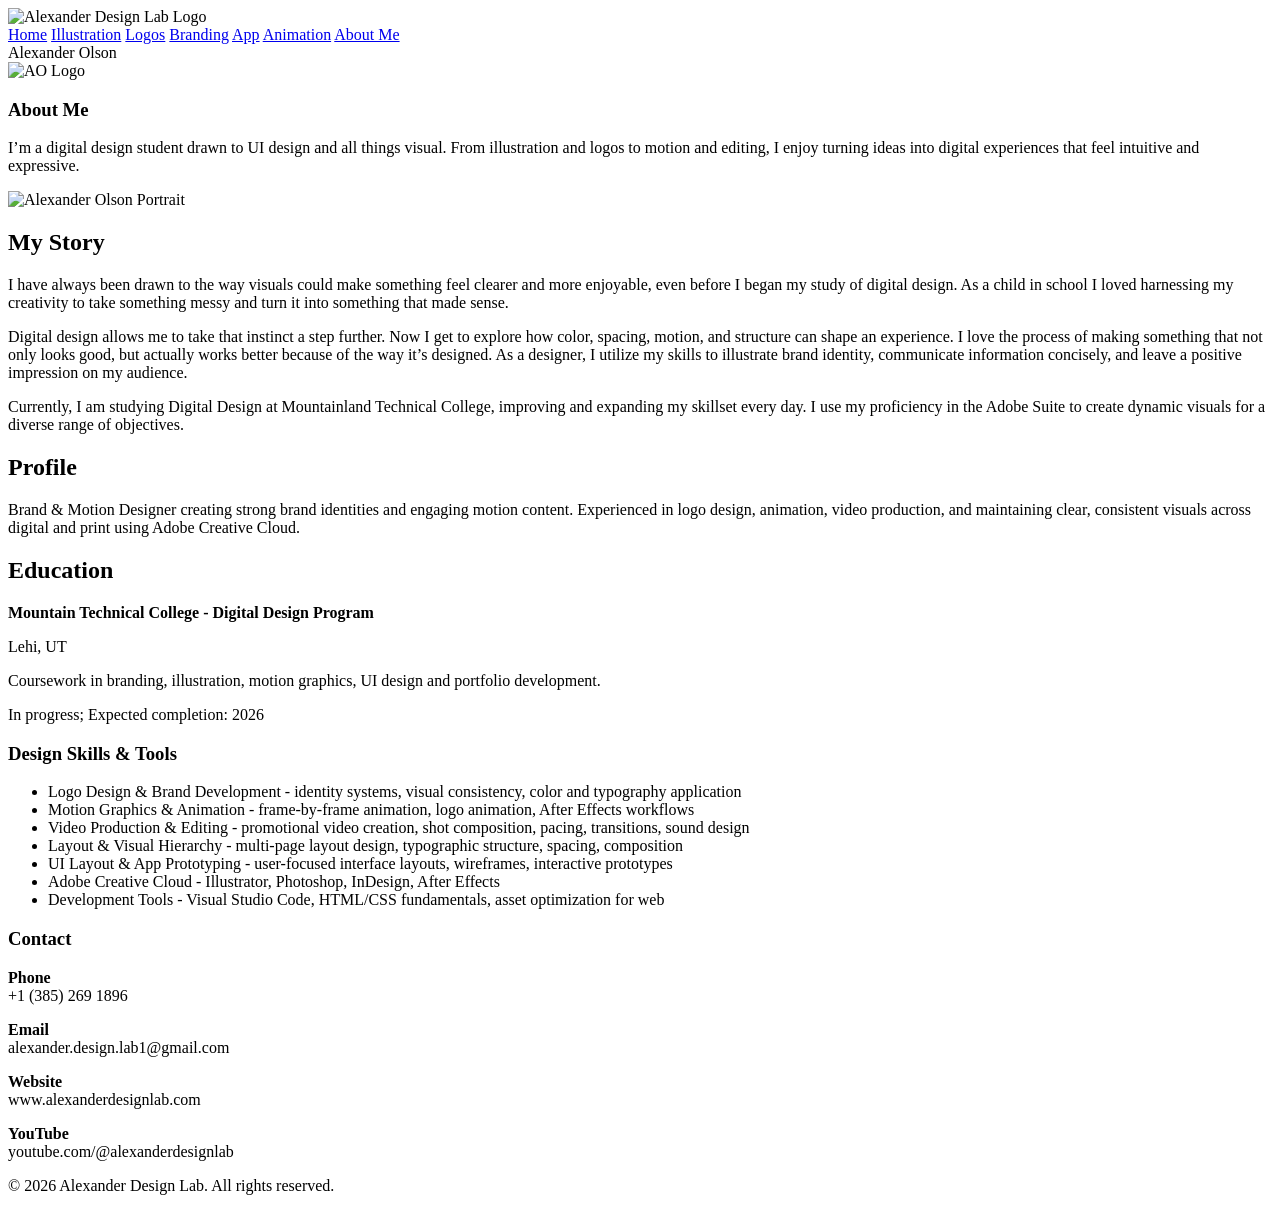
==== about-me.html @ 706d6489 "Add files via upload" ====
<!DOCTYPE html>
<html lang="en">
<head>
  <meta charset="UTF-8">
  <title>About Me — Alexander Olson</title>
<link rel="stylesheet" href="css/base.css">
<link rel="stylesheet" href="css/components.css">
<link rel="stylesheet" href="css/pages.css">
</head>

<body class="page-about-me">

<header>

  <!-- LEFT: Main Logo -->
  <div class="header-left">
    <div class="site-branding">
      <img src="images/businesses/alexander-design-lab/alexander-design-lab-logo.png" 
           alt="Alexander Design Lab Logo">
    </div>
  </div>

  <!-- CENTER: Navigation -->
  <div class="header-center">
    <nav class="circle-nav">
      <div class="nav-circles">
        <a href="home-page.html" class="nav-circle home">Home</a>
        <a href="Illustrations.html" class="nav-circle illustration">Illustration</a>
        <a href="logo-designs.html" class="nav-circle logos">Logos</a>
        <a href="brand-identity.html" class="nav-circle branding">Branding</a>
        <a href="app-prototype.html" class="nav-circle app">App</a>
        <a href="animation.html" class="nav-circle animation">Animation</a>
        <a href="about-me.html" class="nav-circle about-me">About Me</a>
      </div>
    </nav>
  </div>

  <!-- RIGHT: Name + AO Logo -->
  <div class="header-right">
    <span class="header-name">Alexander Olson</span>
    <div class="header-ao-logo">
      <img src="images/businesses/alexander-olson-logo/ao-logo-white.png" 
           alt="AO Logo">
    </div>
  </div>

</header>

<section id="portfolio" class="section-with-border-1">
<main>
<section class="about-wrapper">

  <!-- HERO / INTRO SECTION -->
  <div class="about-hero">
    <div class="about-hero-text about-hero-h1">
      <h1>About Me</h1>
      <p class="about-intro">
        I’m a digital design student drawn to UI design and all things visual. From illustration and logos to motion and editing, I enjoy turning ideas into digital experiences that feel intuitive and expressive.
      </p>
    </div>

    <div class="about-hero-photo">
      <img src="images/businesses/alexander-design-lab/portrate.png" alt="Alexander Olson Portrait">
    </div>
  </div>

  <!-- TWO-COLUMN MAIN SECTION -->
  <div class="about-columns">

    <!-- LEFT COLUMN -->
    <div class="about-left">

      <section class="about-block">
        <h2>My Story</h2>

        <p>
          I have always been drawn to the way visuals could make something feel clearer and more enjoyable, even before I began my study of digital design. As a child in school I loved harnessing my creativity to take something messy and turn it into something that made sense.
        </p>

        <p>
          Digital design allows me to take that instinct a step further. Now I get to explore how color, spacing, motion, and structure can shape an experience. I love the process of making something that not only looks good, but actually works better because of the way it’s designed. As a designer, I utilize my skills to illustrate brand identity, communicate information concisely, and leave a positive impression on my audience.
        </p>

        <p>
          Currently, I am studying Digital Design at Mountainland Technical College, improving and expanding my skillset every day. I use my proficiency in the Adobe Suite to create dynamic visuals for a diverse range of objectives.
        </p>
      </section>

      <section class="about-block">
        <h2>Profile</h2>
        <p>
          Brand & Motion Designer creating strong brand identities and engaging motion content. Experienced in logo design,
          animation, video production, and maintaining clear, consistent visuals across digital and print using Adobe Creative Cloud.
        </p>
      </section>

            <section class="about-block">
        <h2>Education</h2>
        <p><strong>Mountain Technical College - Digital Design Program</strong></p>
        <p>Lehi, UT</p>
        <p>Coursework in branding, illustration, motion graphics, UI design and portfolio development.</p>
        <p>In progress; Expected completion: 2026</p>
      </section>

    </div>

    <!-- RIGHT COLUMN -->
    <div class="about-right">

      <section class="about-card">
        <h3>Design Skills & Tools</h3>
        <ul>
          <li>Logo Design & Brand Development - identity systems, visual consistency, color and typography application</li>
          <li>Motion Graphics & Animation - frame-by-frame animation, logo animation, After Effects workflows</li>
          <li>Video Production & Editing - promotional video creation, shot composition, pacing, transitions, sound design</li>
          <li>Layout & Visual Hierarchy - multi-page layout design, typographic structure, spacing, composition</li>
          <li>UI Layout & App Prototyping - user-focused interface layouts, wireframes, interactive prototypes</li>
          <li>Adobe Creative Cloud - Illustrator, Photoshop, InDesign, After Effects</li>
          <li>Development Tools - Visual Studio Code, HTML/CSS fundamentals, asset optimization for web</li>
        </ul>
      </section>

      <section class="about-card">
        <h3>Contact</h3>
<p><strong>Phone</strong><br>+1 (385) 269 1896</p>
<p><strong>Email</strong><br>alexander.design.lab1@gmail.com</p>
<p><strong>Website</strong><br>www.alexanderdesignlab.com</p>
<p><strong>YouTube</strong><br>youtube.com/@alexanderdesignlab</p>

      </section>

    </div>

  </div>

</section>

</main>
</section>

<footer>
  <p class="p-style-3">&copy; 2026 Alexander Design Lab. All rights reserved.</p>
</footer>

<!-- IMAGE PROTECTION SCRIPTS -->
<script>
  document.addEventListener("contextmenu", function(e) {
    if (e.target.closest(".image-wrapper")) {
      e.preventDefault();
    }
  });

  document.addEventListener("touchstart", function(e) {
    if (e.target.closest(".image-wrapper")) {
      e.preventDefault();
    }
  }, { passive: false });
</script>

</body>
</html>
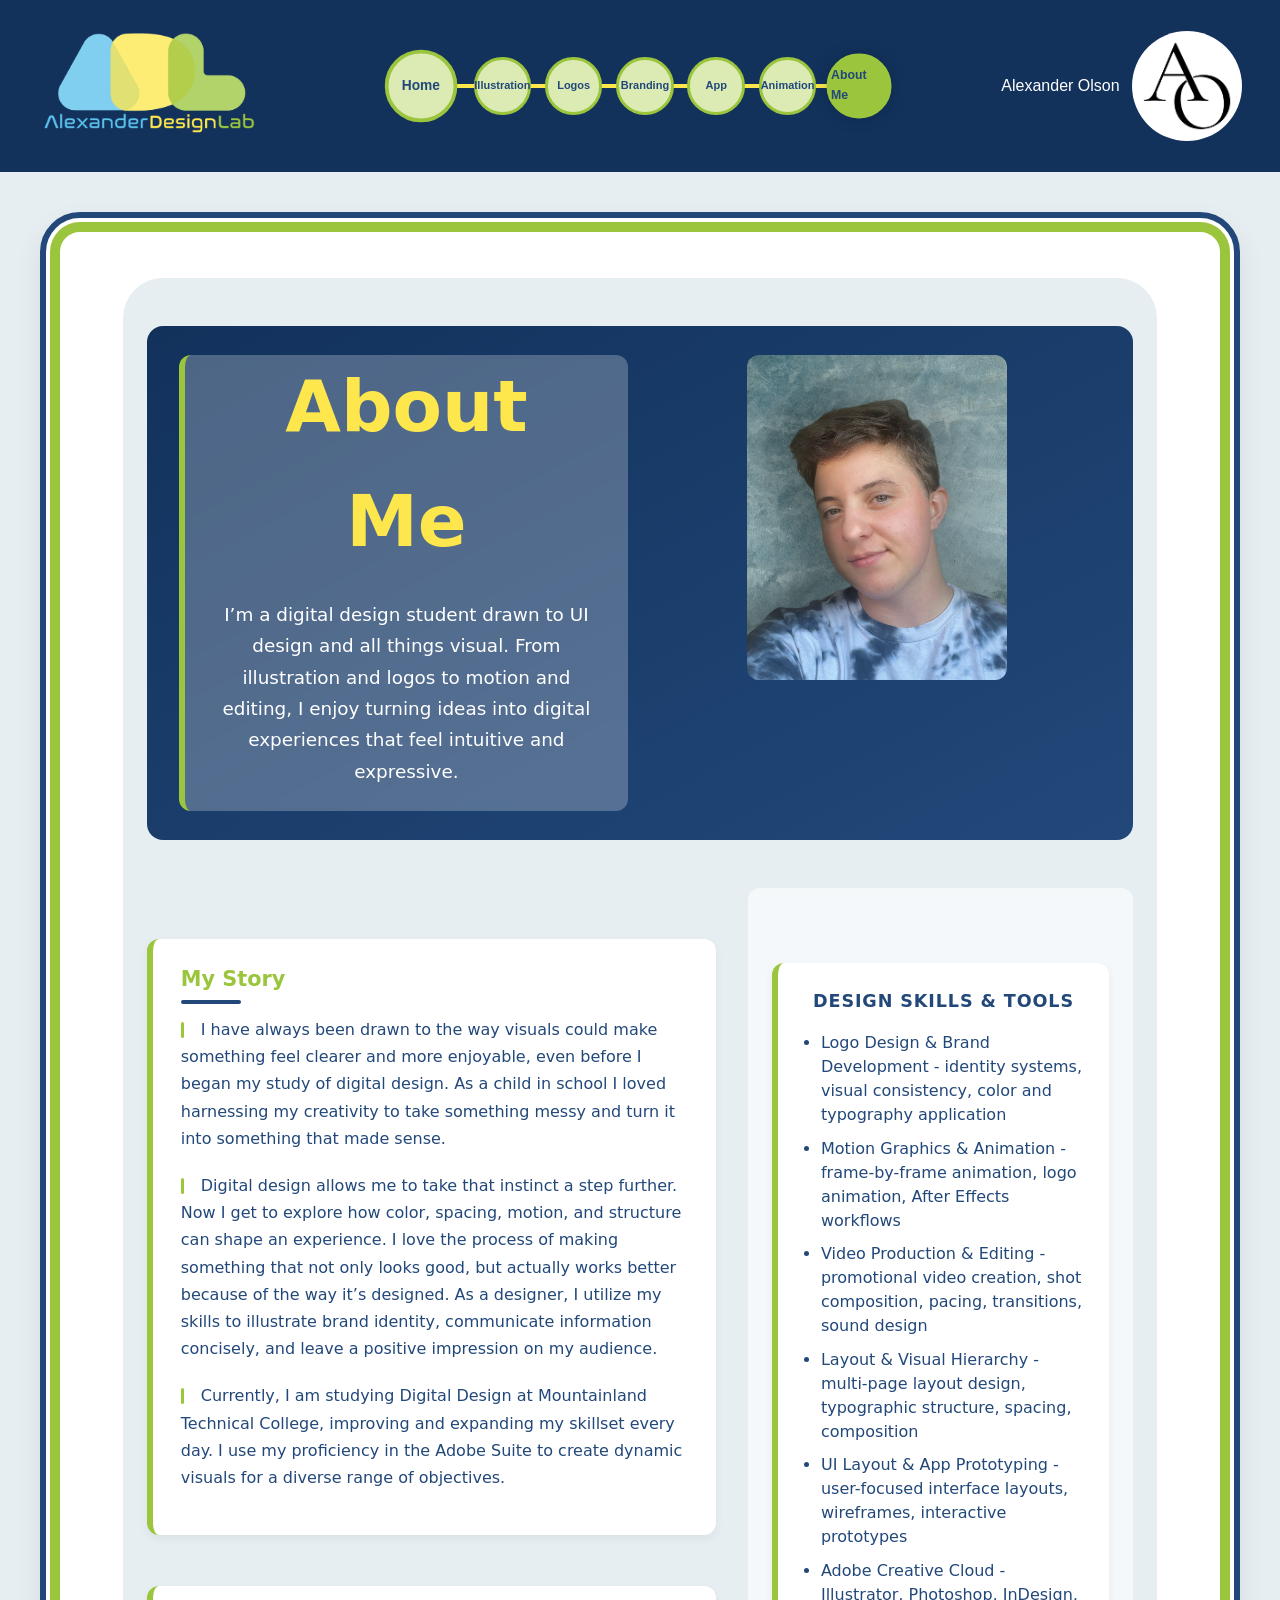
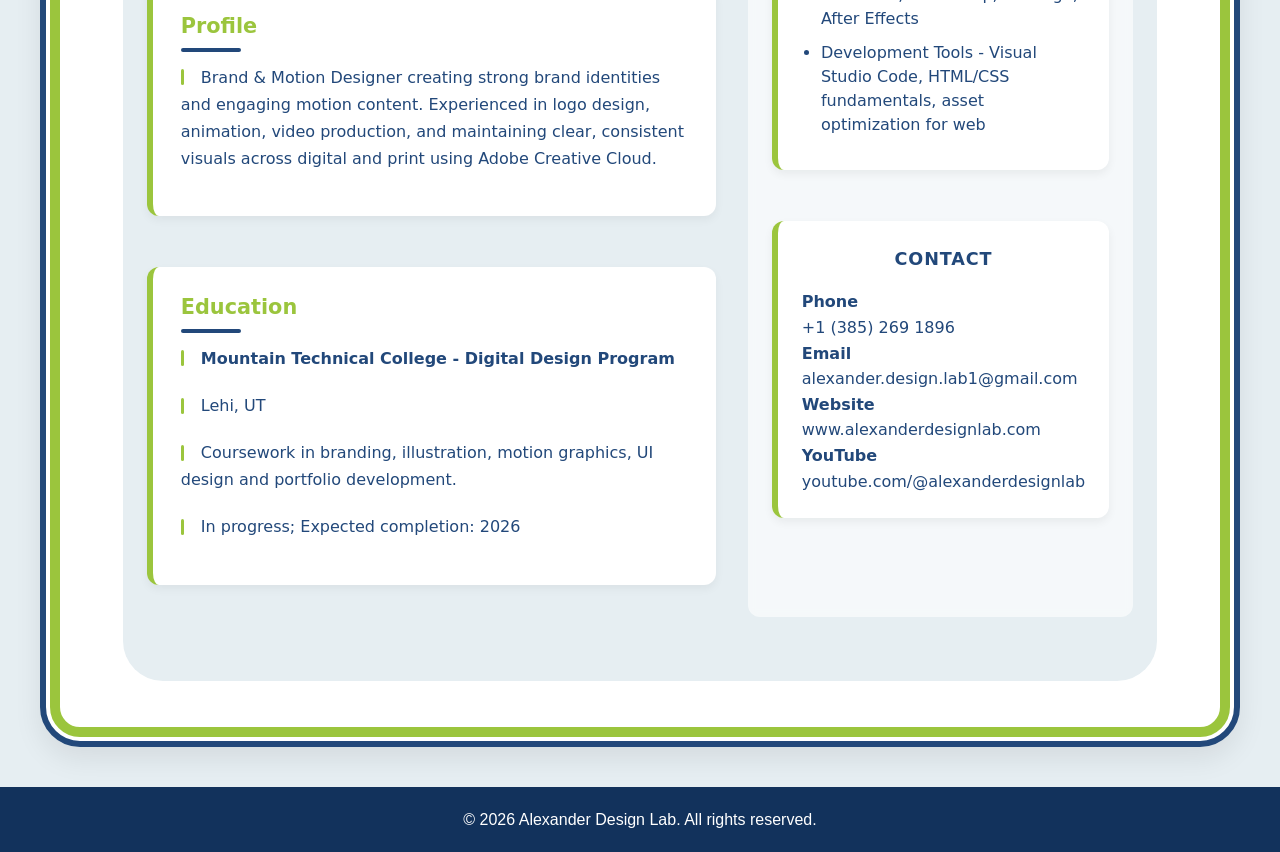
==== commit 7ca7c5fb: "Update nav links across all pages" ====
--- a/about-me.html
+++ b/about-me.html
@@ -24,11 +24,11 @@
   <div class="header-center">
     <nav class="circle-nav">
       <div class="nav-circles">
-        <a href="home-page.html" class="nav-circle home">Home</a>
-        <a href="Illustrations.html" class="nav-circle illustration">Illustration</a>
+        <a href="index.html" class="nav-circle home">Home</a>
+        <a href="illustrations.html" class="nav-circle illustration">Illustration</a>
         <a href="logo-designs.html" class="nav-circle logos">Logos</a>
         <a href="brand-identity.html" class="nav-circle branding">Branding</a>
-        <a href="app-prototype.html" class="nav-circle app">App</a>
+        <a href="temporary-app-page.html" class="nav-circle app">App</a>
         <a href="animation.html" class="nav-circle animation">Animation</a>
         <a href="about-me.html" class="nav-circle about-me">About Me</a>
       </div>
--- a/css/base.css
+++ b/css/base.css
@@ -0,0 +1,201 @@
+/* ============================================================
+   RESET
+============================================================ */
+* {
+  margin: 0;
+  padding: 0;
+  box-sizing: border-box;
+}
+
+/* ============================================================
+   VARIABLES
+============================================================ */
+:root {
+  --dark-blue: #22487A;
+  --accent-yellow: #FDE74C;
+  --accent-lime: #9BC53D;
+
+  --page-bg: #e6eef2;
+  --text-main: #22487A;
+  --header-bg: #12325c;
+}
+
+/* ============================================================
+   BASE LAYOUT
+============================================================ */
+html {
+  overflow-y: scroll;
+}
+
+html,
+body {
+  height: 100%;
+}
+
+body {
+  font-family: Arial, sans-serif;
+  background: var(--page-bg);
+  color: var(--text-main);
+  line-height: 1.6;
+
+  min-height: 100vh;
+  display: flex;
+  flex-direction: column;
+}
+
+main,
+footer {
+  max-width: 1536px;
+  margin: 0 auto;
+  padding-inline: clamp(16px, 3vw, 40px);
+}
+
+main {
+  flex: 1 0 auto;
+}
+
+footer {
+  flex-shrink: 0;
+}
+
+/* Prevent header from collapsing */
+body > header {
+  flex-shrink: 0;
+}
+
+/* Stretch the section that wraps <main> */
+body > section {
+  flex: 1;
+  display: flex;
+  flex-direction: column;
+}
+
+/* Let main grow inside the section */
+body > section > main {
+  flex: 1;
+}
+
+/* Simple centered paragraph style */
+.p-style-1 {
+  text-align: center;
+  width: 100%;
+  margin: 0 auto;
+}
+
+/* ============================================================
+   TYPOGRAPHY
+============================================================ */
+h1 {
+  font-size: clamp(40px, 6vw, 72px);
+  font-weight: bold;
+  color: var(--dark-blue);
+  margin: -30px 0 20px 0;
+  text-align: center;
+}
+
+h2 {
+  font-size: clamp(22px, 3vw, 32px);
+  position: relative;
+  padding-bottom: 8px;
+}
+
+h2::after {
+  content: "";
+  position: absolute;
+  left: 0;
+  bottom: 0;
+  width: 60px;
+  height: 4px;
+  background: var(--dark-blue);
+  border-radius: 2px;
+}
+
+h3 {
+  font-size: clamp(28px, 4vw, 40px);
+  font-weight: bold;
+  color: var(--dark-blue);
+  text-align: center;
+}
+
+/* ============================================================
+   SECTIONS
+============================================================ */
+section {
+  border-radius: 40px;
+  padding: clamp(30px, 4vw, 60px);
+  background-color: #fff;
+  margin-block: clamp(20px, 4vw, 60px);
+}
+
+.section-with-border-1 {
+  background: #ffffff;
+  border-radius: 40px;
+  padding: clamp(40px, 5vw, 60px);
+  margin-block: clamp(40px, 6vw, 80px);
+  box-shadow: 0 12px 28px rgba(0, 0, 0, 0.08);
+  border: 6px solid var(--dark-blue);
+  outline: 10px solid var(--accent-lime);
+  outline-offset: -20px;
+  max-width: 1536px;
+  margin: clamp(20px, 4vw, 60px) auto;
+  padding-inline: clamp(16px, 3vw, 40px);
+}
+
+/* Shared margin tweak for bordered sections */
+.section-with-border-1,
+.section-with-border-2,
+.section-with-border-3 {
+  margin: 40px clamp(10px, 4vw, 40px);
+}
+
+/* ============================================================
+   MEDIA GRIDS
+============================================================ */
+.media-grid--2col,
+.media-grid--3col,
+.media-grid--4col {
+  display: grid;
+  justify-items: center;
+  align-items: center;
+  margin: 20px auto;
+  padding: 10px;
+  gap: 20px;
+}
+
+.media-grid--2col {
+  grid-template-columns: repeat(2, 1fr);
+}
+
+.media-grid--3col {
+  grid-template-columns: repeat(3, 1fr);
+}
+
+.media-grid--4col {
+  grid-template-columns: repeat(4, 1fr);
+}
+
+.media-grid--2col img,
+.media-grid--3col img,
+.media-grid--4col img {
+  width: 100%;
+  height: auto;
+  border-radius: 8px;
+}
+
+/* ============================================================
+   RESPONSIVE
+============================================================ */
+@media (max-width: 700px) {
+  .media-grid--3col,
+  .media-grid--4col {
+    grid-template-columns: repeat(2, 1fr);
+  }
+}
+
+@media (max-width: 500px) {
+  .media-grid--2col,
+  .media-grid--3col,
+  .media-grid--4col {
+    grid-template-columns: 1fr;
+  }
+}
--- a/css/components.css
+++ b/css/components.css
@@ -0,0 +1,503 @@
+/* ============================================================
+   HEADER — GLOBAL + SUBPAGE
+============================================================ */
+header {
+  width: 100%;
+  padding-inline: 0;
+}
+
+/* Subpage header: 3‑zone layout */
+body:not(.page-home) header {
+  background-color: var(--header-bg);
+  display: flex;
+  flex-direction: row;
+  align-items: center;
+  justify-content: space-between;
+  padding: 6px clamp(16px, 3vw, 40px);
+}
+
+.header-left {
+  flex: 0.7;
+  display: flex;
+  align-items: center;
+  min-width: 140px;
+}
+
+.header-center {
+  flex: 2;
+  display: flex;
+  justify-content: center;
+  align-items: center;
+}
+
+.header-right {
+  flex: 0.7;
+  display: flex;
+  justify-content: flex-end;
+  align-items: center;
+  gap: 12px;
+}
+
+/* Logo sizes */
+body:not(.page-home) .site-branding img {
+  height: clamp(70px, 10vw, 110px);
+  width: auto;
+}
+
+.header-ao-logo {
+  width: clamp(70px, 10vw, 110px);
+  height: clamp(70px, 10vw, 110px);
+  border-radius: 50%;
+  overflow: hidden;
+}
+
+.header-ao-logo img {
+  width: 100%;
+  height: 100%;
+  object-fit: contain;
+}
+
+.header-right .header-name {
+  color: #ffffff !important;
+}
+
+.intro-break {
+  line-height: 1.8; /* creates the vertical space */
+}
+
+.spacer{
+  height: 24px;
+}
+
+.about-text p {
+  position: relative;
+  text-indent: 20px; /* indent the first line */
+  margin: 0;
+  line-height: 1.6;
+}
+
+/* vertical line on the first line only */
+.about-text p::before {
+  content: "";
+  position: absolute;
+  left: 0;
+  top: 0.35em; /* aligns with first line */
+  width: 3px; /* thickness of the line */
+  height: 1em; /* only the first line */
+  background-color: #9BC53D; /* your green */
+  border-radius: 2px;
+}
+
+.section-label {
+  color: var(--accent-yellow);
+  font-size: 0.75rem;
+  letter-spacing: 0.1em;
+  text-transform: uppercase;
+  margin-bottom: 0.5rem;
+  display: inline-block;
+}
+
+/* ============================
+   HOME PAGE — IDENTITY + NAV
+============================ */
+
+.page-home .home-hero {
+  display: flex;
+  flex-direction: column;
+  align-items: center;
+  justify-content: center;
+  padding: clamp(40px, 8vw, 100px) 20px;
+  text-align: center;
+  background: linear-gradient(
+    to bottom right,
+    var(--header-bg),
+    var(--dark-blue)
+  );
+  border-radius: 16px;
+  max-width: 1100px;
+  margin: 0 auto;
+}
+
+.page-home .home-intro {
+  margin-bottom: clamp(30px, 4vw, 60px);
+}
+
+.page-home .home-title {
+  font-size: clamp(32px, 5vw, 60px);
+  color: var(--accent-yellow);
+  margin-bottom: 10px;
+  font-weight: 700;
+}
+
+.page-home .home-tagline {
+  font-size: clamp(16px, 1.4vw, 22px);
+  color: var(--page-bg);
+  max-width: 600px;
+  line-height: 1.6;
+  opacity: 0.9;
+}
+
+/* ============================================================
+   NAVIGATION — CIRCLE NAV
+============================================================ */
+.circle-nav {
+  width: 100%;
+  display: flex;
+  justify-content: center;
+  margin: clamp(30px, 4vw, 60px) 0;
+}
+
+.nav-circles {
+  position: relative;
+  display: flex;
+  justify-content: space-between;
+  align-items: center;
+  width: min(70%, 720px);
+  margin: 0 auto;
+}
+
+/* Yellow line */
+.nav-circles::before {
+  content: "";
+  position: absolute;
+  top: 50%;
+  left: 0;
+  width: 100%;
+  height: 4px;
+  background: var(--accent-yellow);
+  transform: translateY(-50%);
+  z-index: 1;
+  border-radius: 2px;
+}
+
+/* Subpage circles */
+.nav-circle {
+  position: relative;
+  z-index: 2;
+  display: flex;
+  justify-content: center;
+  align-items: center;
+  text-decoration: none;
+  font-weight: bold;
+  color: var(--dark-blue);
+
+  width: clamp(52px, 4.5vw, 72px);
+  height: clamp(52px, 4.5vw, 72px);
+  font-size: clamp(7px, 0.9vw, 11px);
+
+  border-radius: 50%;
+  border: 3px solid var(--accent-lime);
+  background-color: #DCEBB4;
+
+  transition: transform 0.25s ease, background-color 0.25s ease;
+}
+
+.nav-circle:hover {
+  transform: scale(1.12);
+  background-color: var(--accent-lime);
+}
+
+/* Make HOME larger than the other nav circles (base) */
+.nav-circle.home {
+  transform: scale(1.25);
+  font-weight: 700;
+  margin-right: 10px;
+}
+
+/* Active page */
+.page-illustration .nav-circle.illustration,
+.page-logos        .nav-circle.logos,
+.page-branding     .nav-circle.branding,
+.page-home         .nav-circle.home,
+.page-app          .nav-circle.app,
+.page-animation    .nav-circle.animation,
+.page-about-me     .nav-circle.about-me {
+  pointer-events: none;
+  transform: scale(1.12);
+  background-color: var(--accent-lime);
+  border-width: 4px;
+  box-shadow: 0 0 14px rgba(0, 0, 0, 0.18);
+}
+
+body:not(.page-home) .nav-circle.home:hover {
+  transform: scale(1.35);
+}
+
+/* ============================================================
+   MEDIA ITEM + CAPTION
+============================================================ */
+.media-item {
+  display: flex;
+  flex-direction: column;
+  gap: 10px;
+  width: 100%;
+  max-width: 900px;
+  margin: 0 auto 40px;
+}
+
+.media-caption {
+  font-size: clamp(14px, 1.2vw, 18px);
+  color: var(--dark-blue);
+  text-align: center;
+  font-weight: 300;
+}
+
+.home-what-i-do .media-caption {
+  font-size: clamp(18px, 1.8vw, 24px);
+  font-weight: 500;
+}
+
+/* Larger category labels (used on Branding page too) */
+.branding-section-title {
+  font-size: clamp(20px, 2.4vw, 28px);
+  font-weight: 700;
+  text-align: center;
+  color: var(--dark-blue);
+  margin-bottom: 10px;
+}
+
+/* Ensure media items inside grids don’t clip overlays */
+.media-item,
+.media-grid--2col > .media-item,
+.media-grid--3col > .media-item {
+  overflow: visible;
+}
+
+/* ============================================================
+   IMAGE WRAPPER + WATERMARK
+============================================================ */
+.image-wrapper {
+  position: relative;
+  width: 100%;
+  overflow: visible;
+  display: block;
+}
+
+.image-wrapper img {
+  will-change: transform;
+  transform: translateZ(0);
+}
+
+.protected-image {
+  width: 100%;
+  height: auto;
+  display: block;
+  pointer-events: none;
+}
+
+.overlay {
+  position: absolute;
+  inset: 0;
+  background: transparent;
+  pointer-events: auto; /* blocks right-click + drag */
+}
+
+.watermark {
+  position: absolute;
+  inset: 0;
+  background-image: url("images/watermark/your-watermark.png");
+  background-repeat: repeat;
+  background-size: 60%;
+  opacity: 0;
+  pointer-events: none;
+  mix-blend-mode: multiply;
+  transform: rotate(38deg);
+  background-position: 67% 67%;
+  transition: opacity 0.3s ease;
+}
+
+/* Watermark becomes visible when captured/printed */
+@media print {
+  .watermark {
+    opacity: 0.72;
+  }
+}
+
+.image-wrapper:hover .watermark {
+  opacity: 0.05;
+}
+
+.image-wrapper.hover-zoom img {
+  transition: transform 0.3s ease;
+  will-change: transform;
+  transform: translateZ(0);
+}
+
+.image-wrapper.hover-zoom:hover img {
+  transform: scale(1.07);
+}
+
+.watermark,
+.overlay {
+  pointer-events: none;
+  will-change: opacity;
+}
+
+.home-what-i-do .image-wrapper {
+  height: 300px; /* bigger shared box */
+  display: flex;
+  align-items: center;
+  justify-content: center;
+}
+
+.home-what-i-do .image-wrapper img {
+  height: 100%;
+  width: auto;
+  object-fit: contain;
+}
+
+.coming-soon-wrapper {
+  display: flex;
+  flex-direction: column;
+  align-items: center;
+  justify-content: center;
+  padding: 80px 0;
+  text-align: center;
+}
+
+.coming-soon-image {
+  max-width: 260px;
+  width: 100%;
+  margin-bottom: 20px;
+}
+
+.coming-soon-text {
+  font-size: clamp(20px, 2vw, 26px);
+  font-weight: 400;
+  color: var(--text-primary);
+}
+
+/* ============================================================
+   FOOTER
+============================================================ */
+footer {
+  width: 100%;
+  margin: 0;
+  padding: 20px 0;
+  background-color: var(--header-bg);
+  color: #fff;
+  text-align: center;
+}
+
+/* ============================================================
+   ANIMATION CAROUSEL — GROUPED SLIDES, CROSSFADE
+============================================================ */
+
+/* Outer container */
+.animation-carousel {
+  width: 100%;
+  max-width: 1200px;
+  margin: 0 auto;
+  display: flex;
+  flex-direction: column;
+  align-items: center;
+  gap: 16px;
+}
+
+/* Fixed-height stage to prevent page jump */
+.carousel-stage {
+  position: relative;
+  width: 100%;
+  max-width: 1200px;
+  min-height: 600px; /* adjust if you want taller/shorter */
+  display: flex;
+  align-items: center;
+  justify-content: center;
+  overflow: visible;
+}
+
+/* Each slide: caption above video, stacked, crossfading */
+.carousel-slide {
+  position: absolute;
+  inset: 0;
+  display: flex;
+  flex-direction: column;
+  align-items: center;
+  justify-content: flex-start;
+  gap: 10px;
+  padding: 10px 0;
+
+  opacity: 0;
+  pointer-events: none;
+  transition: opacity 0.4s ease;
+}
+
+.carousel-slide.active {
+  opacity: 1;
+  pointer-events: auto;
+}
+
+/* Caption above video */
+.carousel-caption {
+  font-size: clamp(16px, 1.4vw, 20px);
+  color: var(--dark-blue);
+  text-align: center;
+  font-weight: 500;
+}
+
+/* Video styling */
+.carousel-video {
+  width: 400px;
+  max-width: 1000px;
+  max-height: 600px;
+  object-fit: contain;
+  border-radius: 10px; 
+}
+
+
+/* Controls */
+.carousel-controls {
+  display: flex;
+  gap: 20px;
+  justify-content: center;
+  align-items: center;
+}
+
+.carousel-btn {
+  background: var(--dark-blue);
+  color: #ffffff;
+  border: none;
+  padding: 8px 16px;
+  font-size: 24px;
+  border-radius: 6px;
+  cursor: pointer;
+  transition: background 0.2s ease, transform 0.15s ease;
+}
+
+.carousel-btn:hover {
+  background: #1a3a63;
+  transform: translateY(-1px);
+}
+
+.carousel-video.flour-sack {
+  max-width: 900px !important;
+  height: auto !important;
+  width: auto !important
+}
+
+.carousel-video.lower {
+  transform: translate(-50%, 20px);
+}
+
+.carousel-video.raise-small {
+  transform: translate(0, -20px);
+}
+
+.carousel-video.raise-med {
+  transform: translate(0, -50px);
+}
+
+.carousel-video {
+  position: relative;
+  z-index: 1;
+}
+
+.carousel-caption {
+  position: relative;
+  z-index: 5;
+}
+
+.carousel-controls {
+  position: relative;
+  z-index: 10;
+}
--- a/css/pages.css
+++ b/css/pages.css
@@ -0,0 +1,358 @@
+/* ============================================================
+   HOME PAGE HEADER
+============================================================ */
+.page-home header {
+  background-color: var(--header-bg);
+  position: sticky;
+  top: 0;
+  z-index: 5;
+  padding-block: 20px;
+  text-align: center;
+}
+
+.page-home .site-branding img {
+  max-width: 100%;
+  height: auto;
+}
+
+/* ============================================================
+   HOME PAGE NAV
+============================================================ */
+.page-home .circle-nav {
+  width: 100%;
+  display: flex;
+  justify-content: center;
+}
+
+.page-home .nav-circles {
+  display: flex;
+  gap: 20px;
+  justify-content: center;
+  align-items: center;
+  width: max-content;
+  margin: 0 auto;
+}
+
+/* Home page circle sizes */
+.page-home .nav-circle {
+  width: clamp(120px, 10vw, 180px);
+  height: clamp(120px, 10vw, 180px);
+  font-size: clamp(18px, 2vw, 28px);
+}
+
+/* Thicker line on home */
+.page-home .nav-circles::before {
+  height: 8px;
+  border-radius: 4px;
+}
+
+/* Slightly reduced scale for active home circle on home page */
+.page-home .nav-circle.home {
+  transform: scale(1.12) !important;
+}
+
+/* ============================================================
+   HOME PAGE LAYOUT
+============================================================ */
+.page-home h1 {
+  margin-top: 40px;
+}
+
+.page-home main {
+  padding-bottom: 42px;
+}
+
+/* Home footer sits naturally at bottom */
+.page-home footer {
+  position: static;
+  margin-top: auto;
+}
+
+.home-featured p,
+.home-explore p {
+  font-size: clamp(18px, 1.6vw, 24px);
+  font-weight: 400;
+}
+
+.home-intro-text {
+  margin-top: 24px;
+  font-size: clamp(18px, 1.6vw, 22px);
+}
+
+/* ============================================================
+   BRANDING PAGE MEDIA
+============================================================ */
+
+/* Keep all branding images and videos proportional */
+.page-branding img,
+.page-branding video {
+  width: 100%;
+  height: auto;
+  object-fit: contain;
+  display: block;
+}
+
+/* Restore consistent wrapper sizing */
+.page-branding .image-wrapper,
+.page-branding .video-wrapper {
+  width: 100%;
+  max-width: 900px;
+  margin: 0 auto 40px;
+}
+
+/* If Branding uses a grid, restore clean columns */
+.page-branding .media-grid--2col,
+.page-branding .media-grid--3col,
+.page-branding .media-grid--4col {
+  align-items: start;
+}
+
+.page-branding .media-grid--2col img,
+.page-branding .media-grid--3col img,
+.page-branding .media-grid--4col img,
+.page-branding .media-grid--2col video,
+.page-branding .media-grid--3col video,
+.page-branding .media-grid--4col video {
+  width: 100%;
+  height: auto;
+  object-fit: contain;
+}
+
+/* Half-size logo video on Branding page */
+.branding-logo-video {
+  max-width: 450px;
+  margin: 0 auto 40px;
+}
+
+.branding-logo-video video,
+.branding-logo-video img {
+  width: 100%;
+  height: auto;
+  object-fit: contain;
+}
+
+.featured-flour-sack {
+  display: block;
+  margin: 0 auto;
+  max-width: 360px;
+  width: 100%;
+  height: auto;
+  border-radius: 12px;
+}
+
+
+/* ============================================================
+   ABOUT PAGE LAYOUT
+============================================================ */
+:root {
+  --dark-blue: #22487A;
+  --accent-yellow: #FDE74C;
+  --accent-lime: #9BC53D;
+
+  --page-bg: #e6eef2;
+  --text-main: #22487A;
+  --header-bg: #12325c;
+}
+
+/* PAGE WRAPPER */
+.about-wrapper {
+  background: var(--page-bg);
+  color: var(--text-main);
+  padding: 3rem 1.5rem 4rem;
+  font-family: system-ui, sans-serif;
+  max-width: 1200px;
+  margin: auto;
+}
+
+/* MAIN TWO-COLUMN LAYOUT */
+.about-columns {
+  display: grid;
+  grid-template-columns: 2fr 1fr;
+  gap: 3rem;
+  margin-top: 3rem;
+}
+
+/* LEFT COLUMN */
+.about-block {
+  margin-bottom: 2.5rem;
+}
+
+.about-block h2 {
+  font-size: 1.4rem;
+  margin-bottom: 1rem;
+  color: var(--dark-blue);
+}
+
+/* Vertical line on first line */
+.about-block p {
+  position: relative;
+  text-indent: 20px;
+  line-height: 1.7;
+  margin-bottom: 1.25rem;
+}
+
+.about-block p::before {
+  content: "";
+  position: absolute;
+  left: 0;
+  top: 0.35em;
+  width: 3px;
+  height: 1em;
+  background-color: var(--accent-lime);
+  border-radius: 2px;
+}
+
+/* RIGHT COLUMN CARDS */
+.about-card {
+  background: white;
+  border-left: 6px solid var(--accent-lime);
+  padding: 1.5rem;
+  border-radius: 12px;
+  box-shadow: 0 4px 10px rgba(0,0,0,0.06);
+}
+
+.about-card p strong {
+  font-weight: 700;
+}
+
+.about-card h3 {
+  margin-bottom: 1rem;
+  font-size: 1.1rem;
+  color: var(--dark-blue);
+  text-transform: uppercase;
+  letter-spacing: 0.05em;
+}
+
+.about-card ul {
+  padding-left: 1.2rem;
+}
+
+.about-card li {
+  margin-bottom: 0.6rem;
+  line-height: 1.5;
+}
+
+.about-block {
+  background: white;
+  padding: 1.5rem 1.75rem;
+  border-radius: 12px;
+  border-left: 6px solid var(--accent-lime);
+  box-shadow: 0 4px 10px rgba(0,0,0,0.05);
+  margin-bottom: 2rem;
+}
+
+.about-block h2 {
+  color: var(--accent-lime);
+  font-size: 1.3rem;
+  margin-bottom: 0.75rem;
+}
+
+.about-columns {
+  gap: 2rem;
+}
+
+.about-left {
+  max-width: 620px;
+}
+
+.about-right {
+  background: rgba(255,255,255,0.6);
+  padding: 1.5rem;
+  border-radius: 12px;
+  backdrop-filter: blur(4px);
+}
+
+/* RESPONSIVE */
+@media (max-width: 900px) {
+  .about-hero {
+    grid-template-columns: 1fr;
+  }
+
+  .about-columns {
+    grid-template-columns: 1fr;
+  }
+}
+
+.about-first-line {
+  position: relative;
+  text-indent: 20px;
+  line-height: 1.7;
+}
+
+.about-first-line::before {
+  content: "";
+  position: absolute;
+  left: 0;
+  top: 0.35em;
+  width: 3px;
+  height: 1em;
+  background-color: var(--accent-lime);
+  border-radius: 2px;
+}
+
+/* Prevent the bolded first sentence from wrapping weirdly */
+.first-line-bold {
+  display: inline;
+  white-space: normal;
+}
+
+/* ============================
+   ABOUT — HERO SECTION (centered)
+============================ */
+
+.about-hero {
+  display: grid;
+  grid-template-columns: 1fr 1fr;   /* balanced columns */
+  gap: 1.5rem;
+  padding: 1.8rem 2rem;             /* your original spacing */
+  border-radius: 16px;
+  color: white;
+
+  background: linear-gradient(
+    to bottom right,
+    var(--header-bg),
+    var(--dark-blue)
+  );
+}
+
+/* Center the intro card */
+.about-hero-text {
+  display: flex;
+  flex-direction: column;
+  justify-content: center;          /* vertical centering */
+  align-items: center;              /* horizontal centering */
+  text-align: center;
+
+  margin: 0 auto;                   /* centers the card in its grid column */
+  max-width: 480px;
+
+  background: rgba(255,255,255,0.25);
+  padding: 1.5rem 2rem;
+  border-radius: 12px;
+  backdrop-filter: blur(4px);
+  border-left: 6px solid var(--accent-lime);
+}
+
+.about-hero-text p {
+  font-size: 1.15rem;
+  line-height: 1.7;
+}
+
+/* Center the photo */
+.about-hero-photo {
+  margin: 0 auto;                   /* centers the photo block */
+  max-width: 260px;
+  aspect-ratio: 4 / 5;
+  border-radius: 12px;
+  overflow: hidden;
+}
+
+.about-hero-photo img {
+  width: 100%;
+  height: 100%;
+  object-fit: cover;
+}
+
+.about-hero h1 {
+  color: var(--accent-yellow);
+}
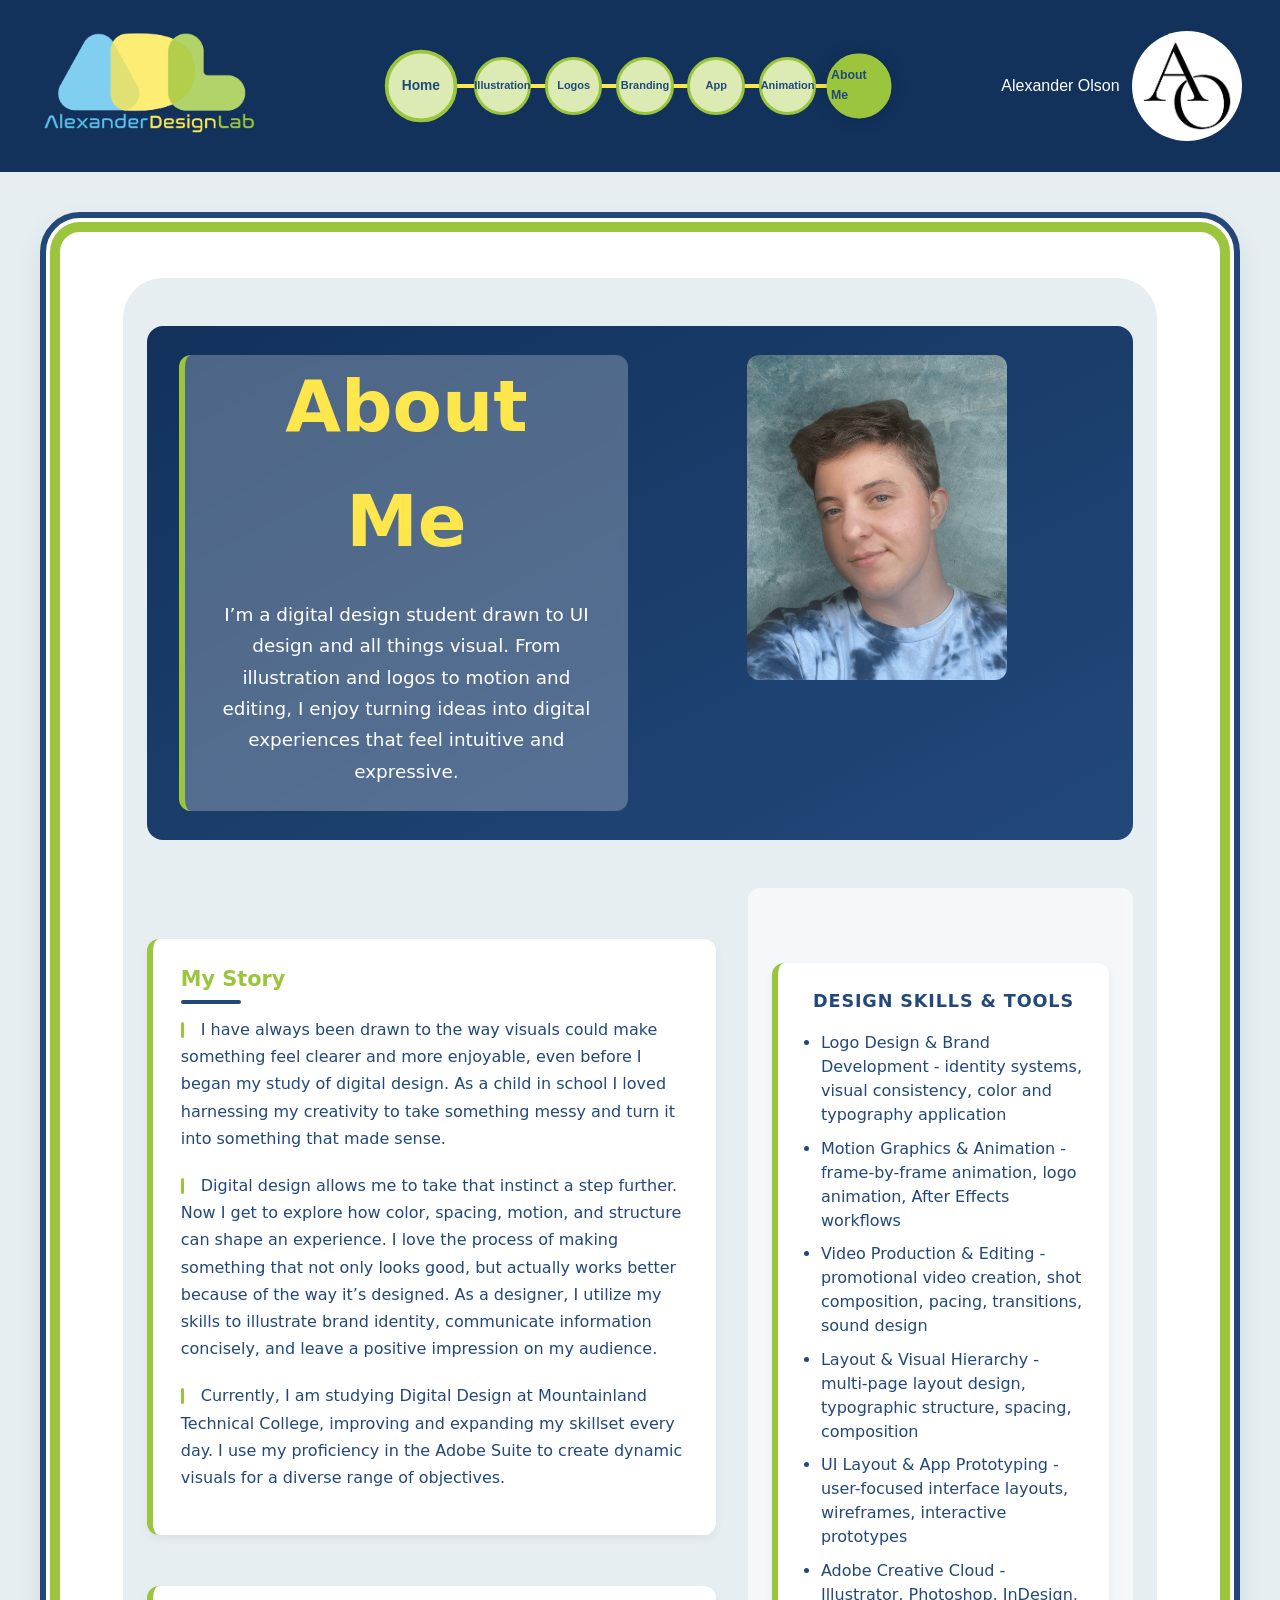
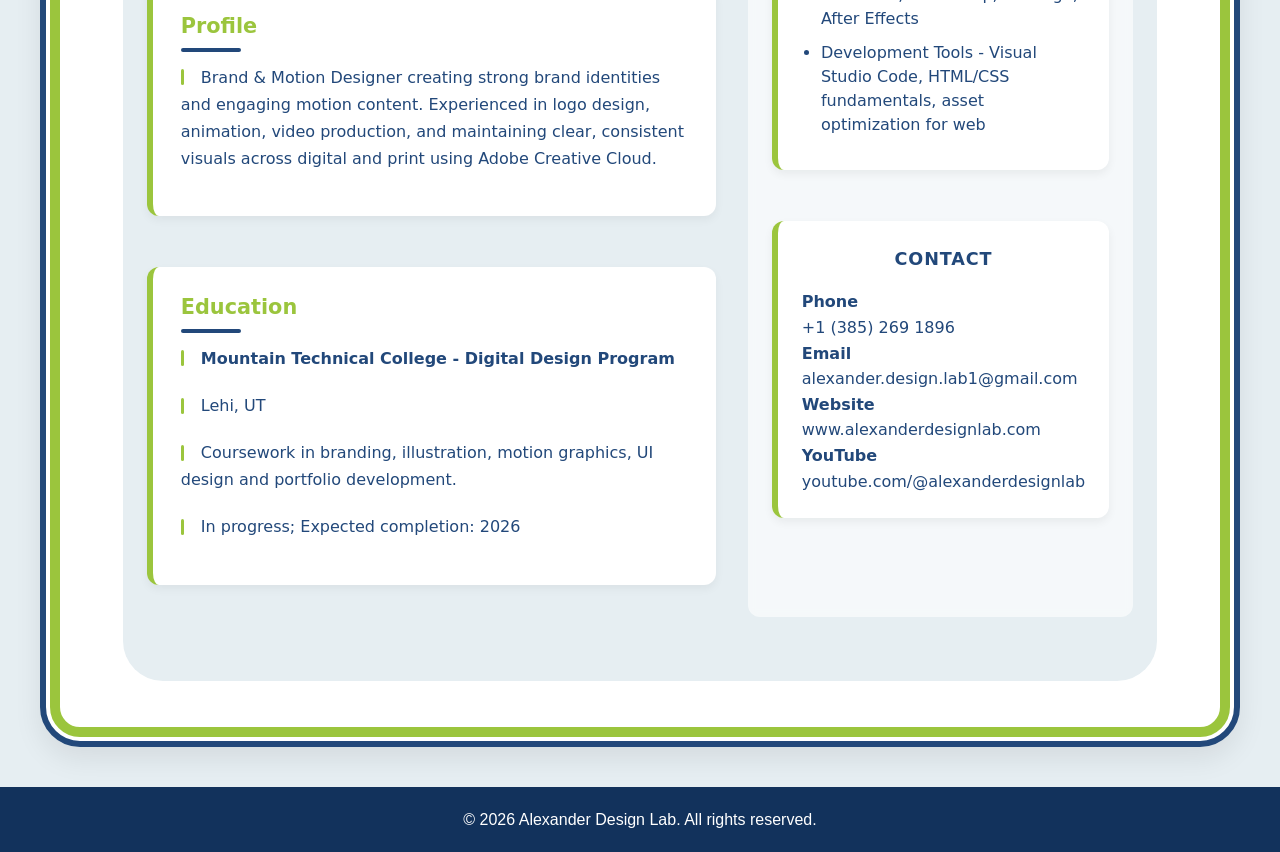
==== commit e1b522b0: "." ====
--- a/about-me.html
+++ b/about-me.html
@@ -3,9 +3,9 @@
 <head>
   <meta charset="UTF-8">
   <title>About Me — Alexander Olson</title>
-<link rel="stylesheet" href="css/base.css">
-<link rel="stylesheet" href="css/components.css">
-<link rel="stylesheet" href="css/pages.css">
+  <link rel="stylesheet" href="css/base.css">
+  <link rel="stylesheet" href="css/components.css">
+  <link rel="stylesheet" href="css/pages.css">
 </head>
 
 <body class="page-about-me">
@@ -16,7 +16,7 @@
   <div class="header-left">
     <div class="site-branding">
       <img src="images/businesses/alexander-design-lab/alexander-design-lab-logo.png" 
-           alt="Alexander Design Lab Logo">
+           alt="Alexander Design Lab Logo" loading="lazy">
     </div>
   </div>
 
@@ -40,7 +40,7 @@
     <span class="header-name">Alexander Olson</span>
     <div class="header-ao-logo">
       <img src="images/businesses/alexander-olson-logo/ao-logo-white.png" 
-           alt="AO Logo">
+           alt="AO Logo" loading="lazy">
     </div>
   </div>
 
@@ -60,7 +60,8 @@
     </div>
 
     <div class="about-hero-photo">
-      <img src="images/businesses/alexander-design-lab/portrate.png" alt="Alexander Olson Portrait">
+      <img src="images/businesses/alexander-design-lab/portrate.png" 
+           alt="Alexander Olson Portrait" loading="lazy">
     </div>
   </div>
 
@@ -94,7 +95,7 @@
         </p>
       </section>
 
-            <section class="about-block">
+      <section class="about-block">
         <h2>Education</h2>
         <p><strong>Mountain Technical College - Digital Design Program</strong></p>
         <p>Lehi, UT</p>
@@ -122,11 +123,10 @@
 
       <section class="about-card">
         <h3>Contact</h3>
-<p><strong>Phone</strong><br>+1 (385) 269 1896</p>
-<p><strong>Email</strong><br>alexander.design.lab1@gmail.com</p>
-<p><strong>Website</strong><br>www.alexanderdesignlab.com</p>
-<p><strong>YouTube</strong><br>youtube.com/@alexanderdesignlab</p>
-
+        <p><strong>Phone</strong><br>+1 (385) 269 1896</p>
+        <p><strong>Email</strong><br>alexander.design.lab1@gmail.com</p>
+        <p><strong>Website</strong><br>www.alexanderdesignlab.com</p>
+        <p><strong>YouTube</strong><br>youtube.com/@alexanderdesignlab</p>
       </section>
 
     </div>
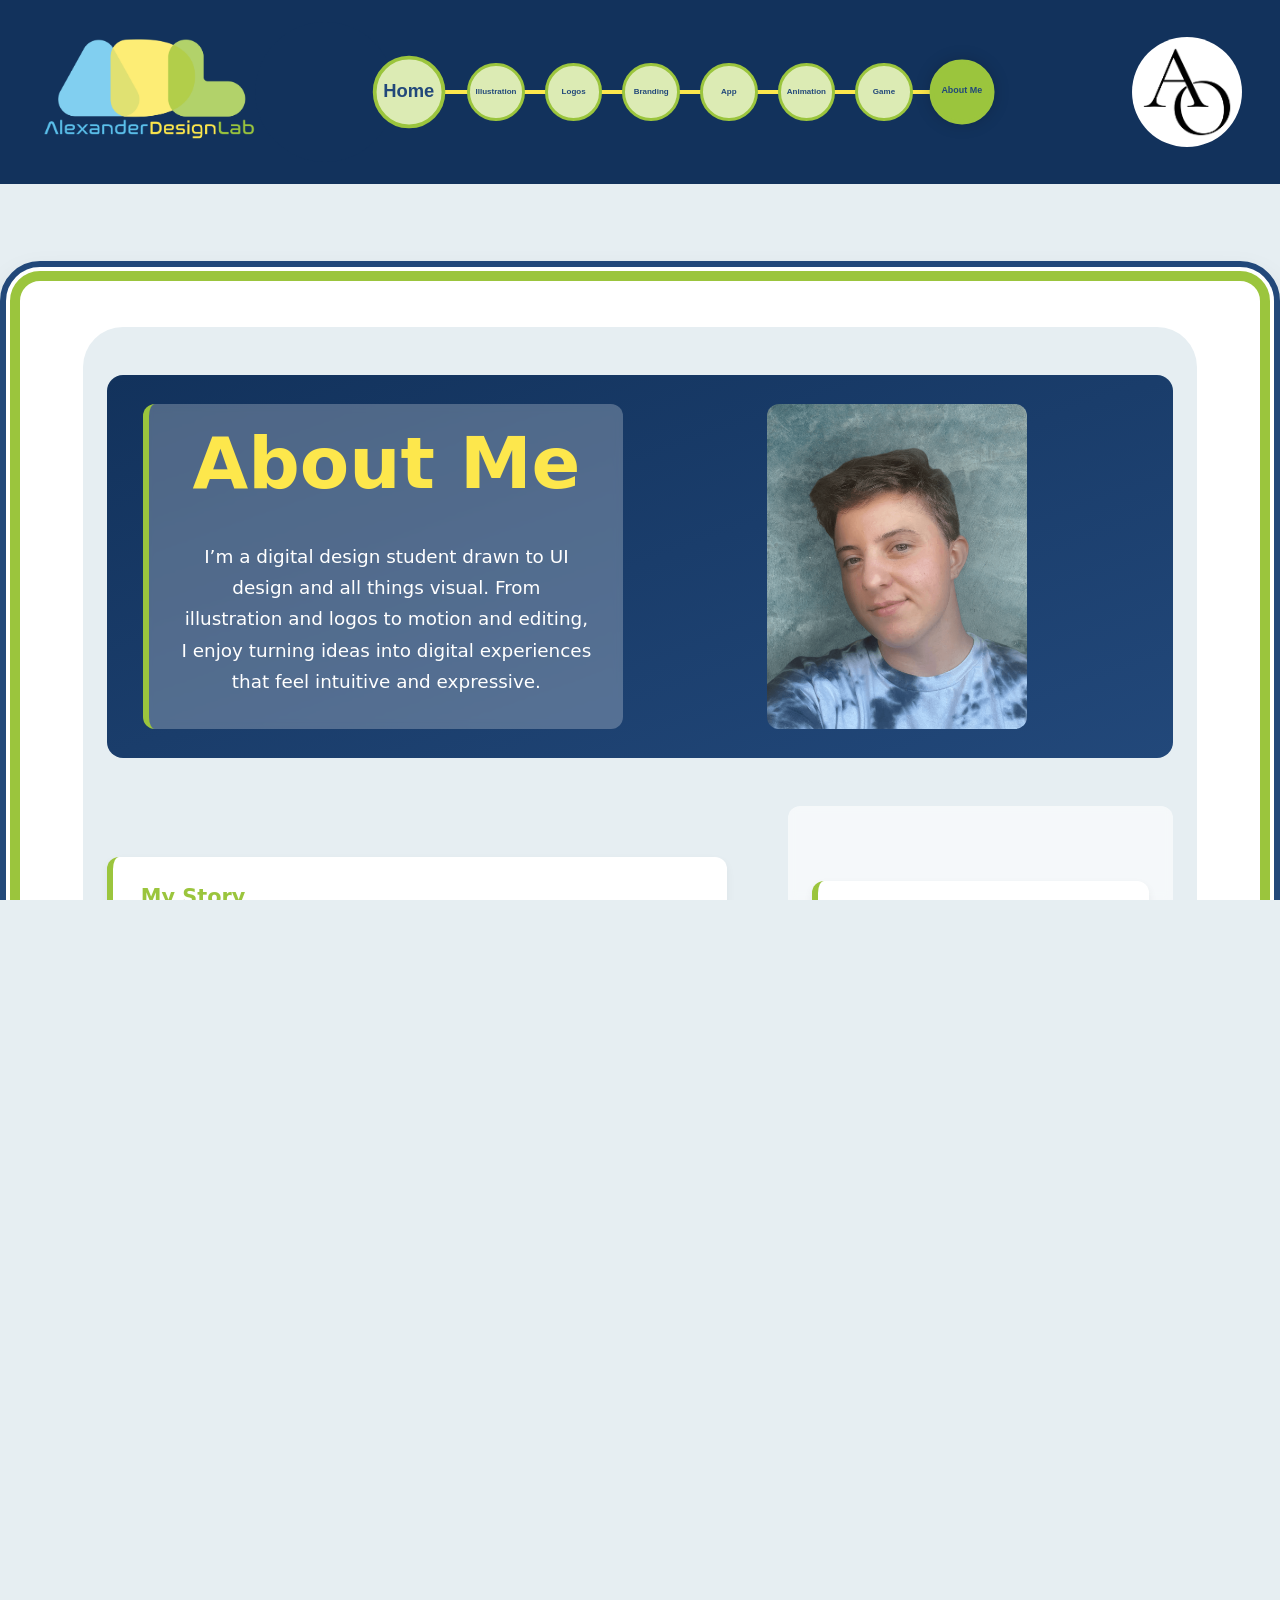
==== commit 9832efa5: "." ====
--- a/about-me.html
+++ b/about-me.html
@@ -2,46 +2,55 @@
 <html lang="en">
 <head>
   <meta charset="UTF-8">
-  <title>About Me — Alexander Olson</title>
+  <meta name="viewport" content="width=device-width, initial-scale=1">
+  <title>About Me — Alexander Olson</title> 
   <link rel="stylesheet" href="css/base.css">
   <link rel="stylesheet" href="css/components.css">
   <link rel="stylesheet" href="css/pages.css">
+<link rel="icon" type="image/png" sizes="32x32" href="favicon-32x32.png">
+<link rel="icon" type="image/png" sizes="192x192" href="favicon-192x192.png">
+<link rel="shortcut icon" href="favicon.ico">
+
 </head>
 
 <body class="page-about-me">
 
 <header>
 
-  <!-- LEFT: Main Logo -->
-  <div class="header-left">
-    <div class="site-branding">
-      <img src="images/businesses/alexander-design-lab/alexander-design-lab-logo.png" 
-           alt="Alexander Design Lab Logo" loading="lazy">
+  <div class="header-top-row">
+
+    <div class="header-left">
+      <div class="site-branding">
+        <img src="images/businesses/alexander-design-lab/alexander-design-lab-logo.png" 
+             alt="Alexander Design Lab Logo" loading="lazy">
+      </div>
     </div>
+
+    <div class="header-right">
+      <div class="header-ao-logo">
+        <img src="images/businesses/alexander-olson-logo/ao-logo-white.png" 
+             alt="AO Logo" loading="lazy">
+      </div>
+    </div>
+
   </div>
 
-  <!-- CENTER: Navigation -->
   <div class="header-center">
     <nav class="circle-nav">
-      <div class="nav-circles">
-        <a href="index.html" class="nav-circle home">Home</a>
-        <a href="illustrations.html" class="nav-circle illustration">Illustration</a>
-        <a href="logo-designs.html" class="nav-circle logos">Logos</a>
-        <a href="brand-identity.html" class="nav-circle branding">Branding</a>
-        <a href="temporary-app-page.html" class="nav-circle app">App</a>
-        <a href="animation.html" class="nav-circle animation">Animation</a>
-        <a href="about-me.html" class="nav-circle about-me">About Me</a>
+      <div class="nav-scale-wrapper">
+        <div class="nav-circles">
+          <a class="nav-circle nav-spacer" aria-hidden="true"></a>
+          <a href="index.html" class="nav-circle home">Home</a>
+          <a href="illustrations.html" class="nav-circle illustration">Illustration</a>
+          <a href="logo-designs.html" class="nav-circle logos">Logos</a>
+          <a href="brand-identity.html" class="nav-circle branding">Branding</a>
+          <a href="temporary-app-page.html" class="nav-circle app">App</a>
+          <a href="animation.html" class="nav-circle animation">Animation</a>
+          <a href="interactive.html" class="nav-circle interactive">Game</a>
+          <a href="about-me.html" class="nav-circle about-me">About Me</a>
+        </div>
       </div>
     </nav>
-  </div>
-
-  <!-- RIGHT: Name + AO Logo -->
-  <div class="header-right">
-    <span class="header-name">Alexander Olson</span>
-    <div class="header-ao-logo">
-      <img src="images/businesses/alexander-olson-logo/ao-logo-white.png" 
-           alt="AO Logo" loading="lazy">
-    </div>
   </div>
 
 </header>
@@ -142,20 +151,7 @@
   <p class="p-style-3">&copy; 2026 Alexander Design Lab. All rights reserved.</p>
 </footer>
 
-<!-- IMAGE PROTECTION SCRIPTS -->
-<script>
-  document.addEventListener("contextmenu", function(e) {
-    if (e.target.closest(".image-wrapper")) {
-      e.preventDefault();
-    }
-  });
-
-  document.addEventListener("touchstart", function(e) {
-    if (e.target.closest(".image-wrapper")) {
-      e.preventDefault();
-    }
-  }, { passive: false });
-</script>
-
+<!-- IMAGE / MEDIA SCRIPT -->
+<script src="js/global-media.js"></script>
 </body>
 </html>
--- a/css/base.css
+++ b/css/base.css
@@ -1,14 +1,22 @@
 /* ============================================================
    RESET
 ============================================================ */
-* {
+*,
+*::before,
+*::after {
   margin: 0;
   padding: 0;
   box-sizing: border-box;
 }
 
-/* ============================================================
-   VARIABLES
+/* Prevent horizontal overflow */
+html, body {
+  width: 100%;
+  overflow-x: hidden;
+}
+
+/* ============================================================
+   VARIABLES (moved here from all files)
 ============================================================ */
 :root {
   --dark-blue: #22487A;
@@ -27,8 +35,7 @@
   overflow-y: scroll;
 }
 
-html,
-body {
+html, body {
   height: 100%;
 }
 
@@ -43,6 +50,7 @@
   flex-direction: column;
 }
 
+/* Main content area */
 main,
 footer {
   max-width: 1536px;
@@ -56,7 +64,12 @@
 
 footer {
   flex-shrink: 0;
-}
+  max-width: none !important;
+  width: 100% !important;
+  margin: 0 !important;
+  padding-inline: 0 !important;
+}
+
 
 /* Prevent header from collapsing */
 body > header {
@@ -73,13 +86,6 @@
 /* Let main grow inside the section */
 body > section > main {
   flex: 1;
-}
-
-/* Simple centered paragraph style */
-.p-style-1 {
-  text-align: center;
-  width: 100%;
-  margin: 0 auto;
 }
 
 /* ============================================================
@@ -117,8 +123,15 @@
   text-align: center;
 }
 
-/* ============================================================
-   SECTIONS
+/* Simple centered paragraph style */
+.p-style-1 {
+  text-align: center;
+  width: 100%;
+  margin: 0 auto;
+}
+
+/* ============================================================
+   GLOBAL SECTIONS
 ============================================================ */
 section {
   border-radius: 40px;
@@ -127,6 +140,7 @@
   margin-block: clamp(20px, 4vw, 60px);
 }
 
+/* Bordered section (used across pages) */
 .section-with-border-1 {
   background: #ffffff;
   border-radius: 40px;
@@ -141,15 +155,18 @@
   padding-inline: clamp(16px, 3vw, 40px);
 }
 
-/* Shared margin tweak for bordered sections */
 .section-with-border-1,
 .section-with-border-2,
 .section-with-border-3 {
-  margin: 40px clamp(10px, 4vw, 40px);
-}
-
-/* ============================================================
-   MEDIA GRIDS
+  width: 100%;
+  max-width: 1536px;
+  margin: clamp(40px, 6vw, 80px) auto; /* auto centers it */
+  padding-inline: clamp(16px, 3vw, 40px); /* matches main */
+}
+
+
+/* ============================================================
+   GLOBAL MEDIA GRIDS
 ============================================================ */
 .media-grid--2col,
 .media-grid--3col,
@@ -183,7 +200,7 @@
 }
 
 /* ============================================================
-   RESPONSIVE
+   RESPONSIVE — GLOBAL
 ============================================================ */
 @media (max-width: 700px) {
   .media-grid--3col,
@@ -199,3 +216,22 @@
     grid-template-columns: 1fr;
   }
 }
+
+/* Global max-width wrapper for consistent alignment */
+.page-home main,
+.page-home footer {
+  max-width: 1536px;
+  margin: 0 auto;
+  width: 100%;
+  padding-inline: clamp(16px, 3vw, 40px);
+}
+
+/* Prevent bordered sections from touching the screen edges on small viewports */
+@media (max-width: 700px) {
+  .section-with-border-1,
+  .section-with-border-2,
+  .section-with-border-3 {
+    margin-left: clamp(16px, 4vw, 32px);
+    margin-right: clamp(16px, 4vw, 32px);
+  }
+}
--- a/css/components.css
+++ b/css/components.css
@@ -49,6 +49,8 @@
   height: clamp(70px, 10vw, 110px);
   border-radius: 50%;
   overflow: hidden;
+  aspect-ratio: 1 / 1;
+  flex-shrink: 0;
 }
 
 .header-ao-logo img {
@@ -59,82 +61,15 @@
 
 .header-right .header-name {
   color: #ffffff !important;
+  white-space: nowrap;
 }
 
 .intro-break {
-  line-height: 1.8; /* creates the vertical space */
-}
-
-.spacer{
+  line-height: 1.8;
+}
+
+.spacer {
   height: 24px;
-}
-
-.about-text p {
-  position: relative;
-  text-indent: 20px; /* indent the first line */
-  margin: 0;
-  line-height: 1.6;
-}
-
-/* vertical line on the first line only */
-.about-text p::before {
-  content: "";
-  position: absolute;
-  left: 0;
-  top: 0.35em; /* aligns with first line */
-  width: 3px; /* thickness of the line */
-  height: 1em; /* only the first line */
-  background-color: #9BC53D; /* your green */
-  border-radius: 2px;
-}
-
-.section-label {
-  color: var(--accent-yellow);
-  font-size: 0.75rem;
-  letter-spacing: 0.1em;
-  text-transform: uppercase;
-  margin-bottom: 0.5rem;
-  display: inline-block;
-}
-
-/* ============================
-   HOME PAGE — IDENTITY + NAV
-============================ */
-
-.page-home .home-hero {
-  display: flex;
-  flex-direction: column;
-  align-items: center;
-  justify-content: center;
-  padding: clamp(40px, 8vw, 100px) 20px;
-  text-align: center;
-  background: linear-gradient(
-    to bottom right,
-    var(--header-bg),
-    var(--dark-blue)
-  );
-  border-radius: 16px;
-  max-width: 1100px;
-  margin: 0 auto;
-}
-
-.page-home .home-intro {
-  margin-bottom: clamp(30px, 4vw, 60px);
-}
-
-.page-home .home-title {
-  font-size: clamp(32px, 5vw, 60px);
-  color: var(--accent-yellow);
-  margin-bottom: 10px;
-  font-weight: 700;
-}
-
-.page-home .home-tagline {
-  font-size: clamp(16px, 1.4vw, 22px);
-  color: var(--page-bg);
-  max-width: 600px;
-  line-height: 1.6;
-  opacity: 0.9;
 }
 
 /* ============================================================
@@ -145,29 +80,59 @@
   display: flex;
   justify-content: center;
   margin: clamp(30px, 4vw, 60px) 0;
-}
-
+  overflow: visible;
+}
+
+/* Scale nav as one unit */
+.nav-scale-wrapper {
+  display: inline-block;
+  transform-origin: top center;
+}
+
+@media (max-width: 900px) {
+  .nav-scale-wrapper {
+    transform: scale(calc(100vw / 600));
+  }
+}
+
+/* Yellow line behind circles */
 .nav-circles {
-  position: relative;
-  display: flex;
-  justify-content: space-between;
-  align-items: center;
-  width: min(70%, 720px);
-  margin: 0 auto;
-}
-
-/* Yellow line */
+  display: flex;
+  flex-direction: row;
+  align-items: center;
+  justify-content: center;
+  gap: 20px;
+  position: relative;
+  white-space: nowrap;
+}
+
+/* Yellow line behind circles — anchored only to real circles */
+.nav-circles {
+  position: relative;
+}
+
 .nav-circles::before {
   content: "";
   position: absolute;
   top: 50%;
-  left: 0;
-  width: 100%;
   height: 4px;
   background: var(--accent-yellow);
+  border-radius: 2px;
   transform: translateY(-50%);
   z-index: 1;
-  border-radius: 2px;
+
+  /* Start at center of first REAL circle (Home) */
+  left: calc(clamp(52px, 4.5vw, 72px) / 2);
+
+  /* End at center of last REAL circle */
+  right: calc(clamp(52px, 4.5vw, 72px) / 2);
+}
+
+@media (min-width: 901px) {
+  .nav-circles::before {
+    left: clamp(52px, 4.5vw, 72px);
+    right: clamp(52px, 4.5vw, 72px);
+  }
 }
 
 /* Subpage circles */
@@ -183,7 +148,6 @@
 
   width: clamp(52px, 4.5vw, 72px);
   height: clamp(52px, 4.5vw, 72px);
-  font-size: clamp(7px, 0.9vw, 11px);
 
   border-radius: 50%;
   border: 3px solid var(--accent-lime);
@@ -192,12 +156,28 @@
   transition: transform 0.25s ease, background-color 0.25s ease;
 }
 
+/* Desktop nav text */
+.circle-nav .nav-circle {
+  font-size: clamp(8px, 0.55vw, 9px);
+}
+
+/* Home circle text */
+.circle-nav .nav-circle.home {
+  font-size: clamp(12px, 1.15vw, 26px);
+}
+
+/* Make ALL non-home nav text smaller on the HOME PAGE */
+.page-home .nav-circle:not(.home) {
+  font-size: clamp(20px, 1.15vw, 50px) !important;
+}
+
+/* Hover */
 .nav-circle:hover {
   transform: scale(1.12);
   background-color: var(--accent-lime);
 }
 
-/* Make HOME larger than the other nav circles (base) */
+/* Home circle larger */
 .nav-circle.home {
   transform: scale(1.25);
   font-weight: 700;
@@ -223,6 +203,44 @@
   transform: scale(1.35);
 }
 
+/* Mobile circle sizes */
+@media (max-width: 900px) {
+  .nav-circle {
+    width: 72px !important;
+    height: 72px !important;
+    font-size: 11px !important;
+  }
+
+  .nav-circle.home {
+    width: 150px !important;
+    height: 150px !important;
+    font-size: 22px !important;
+  }
+}
+
+.nav-circle.home {
+  position: relative;
+  z-index: 3;
+}
+
+.nav-circles::before {
+  z-index: 1;
+}
+
+.nav-circle.nav-spacer {
+  visibility: visible;
+  pointer-events: none;
+  width: clamp(70px, 5vw, 95px);
+  height: clamp(70px, 5vw, 95px);
+  transform: scale(2);
+
+  background-color: var(--header-bg);
+  border-color: transparent;
+  z-index: 3;
+}
+
+
+
 /* ============================================================
    MEDIA ITEM + CAPTION
 ============================================================ */
@@ -247,7 +265,7 @@
   font-weight: 500;
 }
 
-/* Larger category labels (used on Branding page too) */
+/* Larger category labels */
 .branding-section-title {
   font-size: clamp(20px, 2.4vw, 28px);
   font-weight: 700;
@@ -256,7 +274,7 @@
   margin-bottom: 10px;
 }
 
-/* Ensure media items inside grids don’t clip overlays */
+/* Prevent clipping */
 .media-item,
 .media-grid--2col > .media-item,
 .media-grid--3col > .media-item {
@@ -289,7 +307,7 @@
   position: absolute;
   inset: 0;
   background: transparent;
-  pointer-events: auto; /* blocks right-click + drag */
+  pointer-events: auto;
 }
 
 .watermark {
@@ -306,7 +324,6 @@
   transition: opacity 0.3s ease;
 }
 
-/* Watermark becomes visible when captured/printed */
 @media print {
   .watermark {
     opacity: 0.72;
@@ -327,14 +344,8 @@
   transform: scale(1.07);
 }
 
-.watermark,
-.overlay {
-  pointer-events: none;
-  will-change: opacity;
-}
-
 .home-what-i-do .image-wrapper {
-  height: 300px; /* bigger shared box */
+  height: 300px;
   display: flex;
   align-items: center;
   justify-content: center;
@@ -346,44 +357,9 @@
   object-fit: contain;
 }
 
-.coming-soon-wrapper {
-  display: flex;
-  flex-direction: column;
-  align-items: center;
-  justify-content: center;
-  padding: 80px 0;
-  text-align: center;
-}
-
-.coming-soon-image {
-  max-width: 260px;
-  width: 100%;
-  margin-bottom: 20px;
-}
-
-.coming-soon-text {
-  font-size: clamp(20px, 2vw, 26px);
-  font-weight: 400;
-  color: var(--text-primary);
-}
-
-/* ============================================================
-   FOOTER
-============================================================ */
-footer {
-  width: 100%;
-  margin: 0;
-  padding: 20px 0;
-  background-color: var(--header-bg);
-  color: #fff;
-  text-align: center;
-}
-
-/* ============================================================
-   ANIMATION CAROUSEL — GROUPED SLIDES, CROSSFADE
-============================================================ */
-
-/* Outer container */
+/* ============================================================
+   CAROUSEL — ANIMATION PAGE
+============================================================ */
 .animation-carousel {
   width: 100%;
   max-width: 1200px;
@@ -394,19 +370,17 @@
   gap: 16px;
 }
 
-/* Fixed-height stage to prevent page jump */
 .carousel-stage {
   position: relative;
   width: 100%;
   max-width: 1200px;
-  min-height: 600px; /* adjust if you want taller/shorter */
+  min-height: 600px;
   display: flex;
   align-items: center;
   justify-content: center;
   overflow: visible;
 }
 
-/* Each slide: caption above video, stacked, crossfading */
 .carousel-slide {
   position: absolute;
   inset: 0;
@@ -427,30 +401,50 @@
   pointer-events: auto;
 }
 
-/* Caption above video */
 .carousel-caption {
   font-size: clamp(16px, 1.4vw, 20px);
   color: var(--dark-blue);
   text-align: center;
   font-weight: 500;
-}
-
-/* Video styling */
+  position: relative;
+  z-index: 5;
+}
+
 .carousel-video {
   width: 400px;
   max-width: 1000px;
   max-height: 600px;
   object-fit: contain;
-  border-radius: 10px; 
-}
-
-
-/* Controls */
+  border-radius: 10px;
+  position: relative;
+  z-index: 1;
+}
+
+.carousel-video.flour-sack {
+  max-width: 900px !important;
+  height: auto !important;
+  width: auto !important;
+}
+
+.carousel-video.lower {
+  transform: translate(-50%, 20px);
+}
+
+.carousel-video.raise-small {
+  transform: translate(0, -20px);
+}
+
+.carousel-video.raise-med {
+  transform: translate(0, -50px);
+}
+
 .carousel-controls {
   display: flex;
   gap: 20px;
   justify-content: center;
   align-items: center;
+  position: relative;
+  z-index: 10;
 }
 
 .carousel-btn {
@@ -469,35 +463,273 @@
   transform: translateY(-1px);
 }
 
-.carousel-video.flour-sack {
-  max-width: 900px !important;
-  height: auto !important;
-  width: auto !important
-}
-
-.carousel-video.lower {
-  transform: translate(-50%, 20px);
-}
-
-.carousel-video.raise-small {
-  transform: translate(0, -20px);
-}
-
-.carousel-video.raise-med {
-  transform: translate(0, -50px);
-}
-
-.carousel-video {
-  position: relative;
+/* ============================================================
+   FOOTER
+============================================================ */
+footer {
+  width: 100%;
+  margin: 0;
+  padding: 20px 0;
+  background-color: var(--header-bg);
+  color: #fff;
+  text-align: center;
+}
+
+/* ============================================================
+   MOBILE HEADER + NAV (900px)
+============================================================ */
+@media (max-width: 900px) {
+
+  .header-left,
+  .header-right {
+    width: 100%;
+    justify-content: space-between;
+  }
+
+  .header-center {
+    order: 3;
+    margin-top: 8px;
+  }
+
+  .circle-nav {
+    margin: 20px 0 0;
+    justify-content: center;
+    padding-inline: clamp(16px, 3vw, 40px);
+  }
+
+  .nav-circles {
+    width: auto !important;
+    max-width: none !important;
+    gap: 16px !important;
+    justify-content: center !important;
+  }
+
+  .nav-circles::before {
+    width: 80%;
+    left: 50%;
+    transform: translate(-50%, -50%);
+    height: 4px;
+  }
+}
+
+/* ============================================================
+   FIX MOBILE BREAKPOINT + AO LOGO DISTORTION (1100px)
+============================================================ */
+@media (max-width: 1100px) {
+
+  .header-left,
+  .header-right {
+    width: auto !important;
+    flex: 0 0 auto !important;
+    justify-content: center !important;
+  }
+
+  .header-ao-logo {
+    aspect-ratio: 1 / 1 !important;
+    flex-shrink: 0 !important;
+  }
+
+  .header-center {
+    order: 3;
+    width: 100%;
+    display: flex;
+    justify-content: center;
+    margin-top: 12px;
+  }
+}
+
+/* ============================================================
+   MOBILE HEADER — EXACT 2-ROW LAYOUT (900px)
+============================================================ */
+@media (max-width: 900px) {
+
+  header {
+    display: flex;
+    flex-direction: column;
+    align-items: center;
+    gap: 12px;
+    padding-top: 10px;
+  }
+
+  .header-top-row {
+    width: 100%;
+    display: flex;
+    align-items: center;
+    justify-content: space-between;
+    padding-inline: clamp(16px, 4vw, 40px);
+  }
+
+  .header-name {
+    flex: 1;
+    text-align: center;
+    white-space: nowrap;
+  }
+
+  .header-left,
+  .header-right {
+    flex: 0 0 auto;
+    display: flex;
+    align-items: center;
+  }
+
+  .header-center {
+    width: 100%;
+    display: flex;
+    justify-content: center;
+    margin-top: 4px;
+  }
+}
+
+/* ============================================================
+   FINAL DESKTOP HEADER RESTORE (OVERRIDES MOBILE)
+============================================================ */
+@media (min-width: 901px) {
+
+  /* Force header back to one row */
+  body:not(.page-home) header {
+    display: flex !important;
+    flex-direction: row !important;
+    align-items: center !important;
+    justify-content: space-between !important;
+    padding-top: 6px !important;
+    padding-bottom: 6px !important;
+  }
+
+  /* Disable the mobile 2-row wrapper */
+  .header-top-row {
+    display: flex !important;
+    flex-direction: row !important;
+    align-items: center !important;
+    justify-content: space-between !important;
+    width: 100% !important;
+    padding-inline: 0 !important;
+    margin: 0 !important;
+  }
+
+  /* Restore left zone */
+  .header-left {
+    flex: 0.7 !important;
+    display: flex !important;
+    align-items: center !important;
+    justify-content: flex-start !important;
+    min-width: 140px !important;
+  }
+
+  /* Restore center zone */
+  .header-center {
+    flex: 2 !important;
+    display: flex !important;
+    justify-content: center !important;
+    align-items: center !important;
+    order: 0 !important;
+    margin-top: 0 !important;
+    width: auto !important;
+  }
+
+  /* Restore right zone */
+  .header-right {
+    flex: 0.7 !important;
+    display: flex !important;
+    align-items: center !important;
+    justify-content: flex-end !important;
+    min-width: 140px !important;
+  }
+}
+
+/* ============================================================
+   FIX: Disable header-top-row on desktop
+============================================================ */
+@media (min-width: 901px) {
+  .header-top-row {
+    display: contents !important;
+  }
+}
+
+/* Force correct header order on desktop: ADL — NAV — AO */
+@media (min-width: 901px) {
+  .header-left {
+    order: 1 !important;  /* ADL logo */
+  }
+
+  .header-center {
+    order: 2 !important;  /* NAV */
+  }
+
+  .header-right {
+    order: 3 !important;  /* AO + name */
+  }
+}
+
+/* ============================================================
+   FIX: Put ADL logo on the very top layer
+   ============================================================ */
+.header-left .site-branding {
+  position: relative;
+  z-index: 9999; /* ADL logo above everything */
+}
+
+/* Home circle above yellow line but below ADL logo */
+.nav-circle.home {
+  position: relative;
+  z-index: 3;
+}
+
+/* Spacer above yellow line but below ADL logo */
+.nav-circle.nav-spacer {
+  position: relative;
+  z-index: 3;
+}
+
+/* Yellow line stays behind everything */
+.nav-circles::before {
   z-index: 1;
 }
 
-.carousel-caption {
-  position: relative;
-  z-index: 5;
-}
-
-.carousel-controls {
-  position: relative;
-  z-index: 10;
-}
+/* ============================================================
+Interactive Prototype
+   ============================================================ */
+
+.interactive-prototype-section {
+  text-align: center;
+  margin-top: 80px;
+}
+
+.phone-mockup-wrapper {
+  display: flex;
+  justify-content: center;
+  margin-top: 40px;
+}
+
+.phone-frame {
+  position: relative;
+  width: 1000px; /* adjust to match your mockup */
+}
+
+.phone-frame-image {
+  width: 100%;
+  display: block;
+  position: relative;
+  pointer-events: none;
+  z-index: 3;
+}
+
+.phone-screen-embed {
+  position: absolute;
+  top: 9.9%;      /* lowered to match the thicker top bezel */
+  left: 37.6%;     /* pulled inward to match left bezel */
+  width: 24.66%;   /* narrower to match screen width */
+  height: 79.82%;  /* shorter to match screen height */
+  overflow: hidden;
+  border-radius: 24px;
+  z-index: 2;
+  background: rgba(255, 0, 0, 0.3);
+}
+
+.xd-iframe {
+  width: 100%;
+  height: 100%;
+  border: none;
+  border-radius: 24px; /* match or slightly exceed */
+  position: relative;
+  z-index: 1;
+}
--- a/css/pages.css
+++ b/css/pages.css
@@ -1,59 +1,60 @@
 /* ============================================================
-   HOME PAGE HEADER
+   HOME PAGE — HEADER + HERO
 ============================================================ */
 .page-home header {
   background-color: var(--header-bg);
-  position: sticky;
   top: 0;
   z-index: 5;
   padding-block: 20px;
   text-align: center;
 }
 
+/* Shrink entire home-page nav slightly */
+.page-home .nav-scale-wrapper {
+  transform: scale(0.92);
+}
+
 .page-home .site-branding img {
   max-width: 100%;
   height: auto;
 }
 
-/* ============================================================
-   HOME PAGE NAV
-============================================================ */
-.page-home .circle-nav {
-  width: 100%;
+.page-home .home-hero {
   display: flex;
+  flex-direction: column;
+  align-items: center;
   justify-content: center;
-}
-
-.page-home .nav-circles {
-  display: flex;
-  gap: 20px;
-  justify-content: center;
-  align-items: center;
-  width: max-content;
-  margin: 0 auto;
-}
-
-/* Home page circle sizes */
-.page-home .nav-circle {
-  width: clamp(120px, 10vw, 180px);
-  height: clamp(120px, 10vw, 180px);
-  font-size: clamp(18px, 2vw, 28px);
-}
-
-/* Thicker line on home */
-.page-home .nav-circles::before {
-  height: 8px;
-  border-radius: 4px;
-}
-
-/* Slightly reduced scale for active home circle on home page */
-.page-home .nav-circle.home {
-  transform: scale(1.12) !important;
-}
-
-/* ============================================================
-   HOME PAGE LAYOUT
-============================================================ */
+  padding: clamp(40px, 8vw, 100px) 20px;
+  text-align: center;
+  background: linear-gradient(
+    to bottom right,
+    var(--header-bg),
+    var(--dark-blue)
+  );
+  border-radius: 16px;
+  max-width: 1100px;
+  margin: 0 auto;
+}
+
+.page-home .home-intro {
+  margin-bottom: clamp(30px, 4vw, 60px);
+}
+
+.page-home .home-title {
+  font-size: clamp(32px, 5vw, 60px);
+  color: var(--accent-yellow);
+  margin-bottom: 10px;
+  font-weight: 700;
+}
+
+.page-home .home-tagline {
+  font-size: clamp(16px, 1.4vw, 22px);
+  color: var(--page-bg);
+  max-width: 600px;
+  line-height: 1.6;
+  opacity: 0.9;
+}
+
 .page-home h1 {
   margin-top: 40px;
 }
@@ -62,7 +63,6 @@
   padding-bottom: 42px;
 }
 
-/* Home footer sits naturally at bottom */
 .page-home footer {
   position: static;
   margin-top: auto;
@@ -80,10 +80,8 @@
 }
 
 /* ============================================================
-   BRANDING PAGE MEDIA
-============================================================ */
-
-/* Keep all branding images and videos proportional */
+   BRANDING PAGE
+============================================================ */
 .page-branding img,
 .page-branding video {
   width: 100%;
@@ -92,7 +90,6 @@
   display: block;
 }
 
-/* Restore consistent wrapper sizing */
 .page-branding .image-wrapper,
 .page-branding .video-wrapper {
   width: 100%;
@@ -100,7 +97,6 @@
   margin: 0 auto 40px;
 }
 
-/* If Branding uses a grid, restore clean columns */
 .page-branding .media-grid--2col,
 .page-branding .media-grid--3col,
 .page-branding .media-grid--4col {
@@ -118,7 +114,6 @@
   object-fit: contain;
 }
 
-/* Half-size logo video on Branding page */
 .branding-logo-video {
   max-width: 450px;
   margin: 0 auto 40px;
@@ -140,21 +135,9 @@
   border-radius: 12px;
 }
 
-
-/* ============================================================
-   ABOUT PAGE LAYOUT
-============================================================ */
-:root {
-  --dark-blue: #22487A;
-  --accent-yellow: #FDE74C;
-  --accent-lime: #9BC53D;
-
-  --page-bg: #e6eef2;
-  --text-main: #22487A;
-  --header-bg: #12325c;
-}
-
-/* PAGE WRAPPER */
+/* ============================================================
+   ABOUT PAGE
+============================================================ */
 .about-wrapper {
   background: var(--page-bg);
   color: var(--text-main);
@@ -164,7 +147,7 @@
   margin: auto;
 }
 
-/* MAIN TWO-COLUMN LAYOUT */
+/* Two-column layout */
 .about-columns {
   display: grid;
   grid-template-columns: 2fr 1fr;
@@ -172,18 +155,22 @@
   margin-top: 3rem;
 }
 
-/* LEFT COLUMN */
+/* Left column blocks */
 .about-block {
-  margin-bottom: 2.5rem;
+  background: white;
+  padding: 1.5rem 1.75rem;
+  border-radius: 12px;
+  border-left: 6px solid var(--accent-lime);
+  box-shadow: 0 4px 10px rgba(0,0,0,0.05);
+  margin-bottom: 2rem;
 }
 
 .about-block h2 {
-  font-size: 1.4rem;
-  margin-bottom: 1rem;
-  color: var(--dark-blue);
-}
-
-/* Vertical line on first line */
+  color: var(--accent-lime);
+  font-size: 1.3rem;
+  margin-bottom: 0.75rem;
+}
+
 .about-block p {
   position: relative;
   text-indent: 20px;
@@ -202,17 +189,13 @@
   border-radius: 2px;
 }
 
-/* RIGHT COLUMN CARDS */
+/* Right column cards */
 .about-card {
   background: white;
   border-left: 6px solid var(--accent-lime);
   padding: 1.5rem;
   border-radius: 12px;
   box-shadow: 0 4px 10px rgba(0,0,0,0.06);
-}
-
-.about-card p strong {
-  font-weight: 700;
 }
 
 .about-card h3 {
@@ -232,25 +215,6 @@
   line-height: 1.5;
 }
 
-.about-block {
-  background: white;
-  padding: 1.5rem 1.75rem;
-  border-radius: 12px;
-  border-left: 6px solid var(--accent-lime);
-  box-shadow: 0 4px 10px rgba(0,0,0,0.05);
-  margin-bottom: 2rem;
-}
-
-.about-block h2 {
-  color: var(--accent-lime);
-  font-size: 1.3rem;
-  margin-bottom: 0.75rem;
-}
-
-.about-columns {
-  gap: 2rem;
-}
-
 .about-left {
   max-width: 620px;
 }
@@ -262,52 +226,14 @@
   backdrop-filter: blur(4px);
 }
 
-/* RESPONSIVE */
-@media (max-width: 900px) {
-  .about-hero {
-    grid-template-columns: 1fr;
-  }
-
-  .about-columns {
-    grid-template-columns: 1fr;
-  }
-}
-
-.about-first-line {
-  position: relative;
-  text-indent: 20px;
-  line-height: 1.7;
-}
-
-.about-first-line::before {
-  content: "";
-  position: absolute;
-  left: 0;
-  top: 0.35em;
-  width: 3px;
-  height: 1em;
-  background-color: var(--accent-lime);
-  border-radius: 2px;
-}
-
-/* Prevent the bolded first sentence from wrapping weirdly */
-.first-line-bold {
-  display: inline;
-  white-space: normal;
-}
-
-/* ============================
-   ABOUT — HERO SECTION (centered)
-============================ */
-
+/* Hero section */
 .about-hero {
   display: grid;
-  grid-template-columns: 1fr 1fr;   /* balanced columns */
+  grid-template-columns: 1fr 1fr;
   gap: 1.5rem;
-  padding: 1.8rem 2rem;             /* your original spacing */
+  padding: 1.8rem 2rem;
   border-radius: 16px;
   color: white;
-
   background: linear-gradient(
     to bottom right,
     var(--header-bg),
@@ -315,15 +241,14 @@
   );
 }
 
-/* Center the intro card */
 .about-hero-text {
   display: flex;
   flex-direction: column;
-  justify-content: center;          /* vertical centering */
-  align-items: center;              /* horizontal centering */
-  text-align: center;
-
-  margin: 0 auto;                   /* centers the card in its grid column */
+  justify-content: center;
+  align-items: center;
+  text-align: center;
+
+  margin: 0 auto;
   max-width: 480px;
 
   background: rgba(255,255,255,0.25);
@@ -338,9 +263,8 @@
   line-height: 1.7;
 }
 
-/* Center the photo */
 .about-hero-photo {
-  margin: 0 auto;                   /* centers the photo block */
+  margin: 0 auto;
   max-width: 260px;
   aspect-ratio: 4 / 5;
   border-radius: 12px;
@@ -356,3 +280,78 @@
 .about-hero h1 {
   color: var(--accent-yellow);
 }
+
+/* ============================================================
+   LOGO PAGE
+============================================================ */
+.page-logos .media-item img {
+  max-width: 300px;
+  margin: 0 auto;
+}
+
+/* ============================================================
+   ILLUSTRATION PAGE
+============================================================ */
+.page-illustration h3 {
+  text-align: center;
+}
+
+/* ============================================================
+   ANIMATION PAGE — CAPTIONS
+============================================================ */
+.page-animation h3 {
+  text-align: center;
+  margin-bottom: 1.5rem;
+}
+
+/* ============================================================
+   APP PAGE — COMING SOON
+============================================================ */
+.coming-soon-wrapper {
+  display: flex;
+  flex-direction: column;
+  align-items: center;
+  justify-content: center;
+  padding: 80px 0;
+  text-align: center;
+}
+
+.coming-soon-image {
+  max-width: 260px;
+  width: 100%;
+  margin-bottom: 20px;
+}
+
+.coming-soon-text {
+  font-size: clamp(20px, 2vw, 26px);
+  font-weight: 400;
+  color: var(--text-primary);
+}
+
+/* Restore larger home page nav circles */
+.page-home .nav-circle {
+  width: clamp(120px, 10vw, 180px) !important;
+  height: clamp(120px, 10vw, 180px) !important;
+  font-size: clamp(18px, 2vw, 28px) !important;
+}
+
+/* Home circle even larger */
+.page-home .nav-circle.home {
+  transform: scale(1.12) !important;
+}
+
+.page-home .nav-circles::before {
+  height: 8px;
+  border-radius: 4px;
+}
+
+/* Make home page images shrink with the page */
+.page-home .home-what-i-do .image-wrapper {
+  height: auto !important;
+}
+
+.page-home .home-what-i-do .image-wrapper img {
+  width: 100% !important;
+  height: auto !important;
+  object-fit: contain !important;
+}
